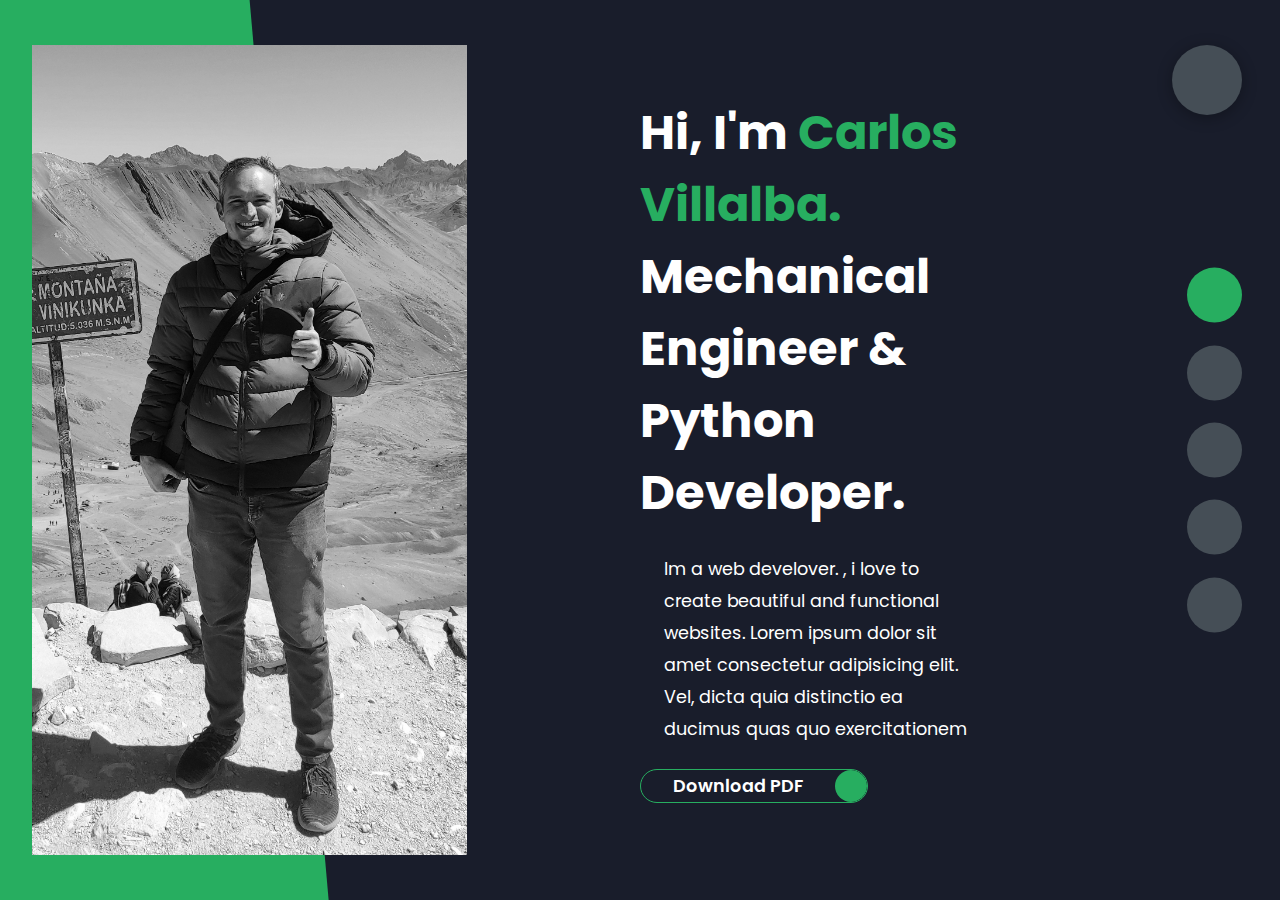
==== index.html @ 3a23aa50 "actualizar" ====
<!DOCTYPE html>
<html lang="en">
<head>
    <meta charset="UTF-8">
    <meta http-equiv="X-UA-Compatible" content="IE=edge">
    <meta name="viewport" content="width=device-width, initial-scale=1.0">
    <title> Portfolio | Carlos Villalba </title>
    <link rel="shortcut icon" href="img/favicon.png">
    <link rel="stylesheet" href="styles/styles.css">
    <link rel="preconnect" href="https://fonts.googleapis.com">
    <link rel="preconnect" href="https://fonts.gstatic.com" crossorigin>
    <link href="https://fonts.googleapis.com/css2?family=Poppins:ital@1&display=swap" rel="stylesheet">
    <link rel="stylesheet" href="https://cdnjs.cloudflare.com/ajax/libs/font-awesome/6.4.0/css/all.min.css" integrity="sha512-iecdLmaskl7CVkqkXNQ/ZH/XLlvWZOJyj7Yy7tcenmpD1ypASozpmT/E0iPtmFIB46ZmdtAc9eNBvH0H/ZpiBw==" crossorigin="anonymous" referrerpolicy="no-referrer" />
</head>
<body class="main-content">
    <header class="section sec1 header active" id="home">
        <div class="header-content">
            <div class="left-header">
                <div class="h-shape"></div>
                    <div class="image">
                        <img src="img/hero.jpg" alt="Carlos Villalba picture" >
                    </div>                
            </div>
            <div class="right-header">
                <h1 class="name">
                    Hi, I'm <span> Carlos Villalba. </span> 
                    Mechanical Engineer & Python Developer.
                </h1>
                <p>
                    Im a web develover. , i love to create beautiful and functional websites. Lorem ipsum dolor sit amet consectetur adipisicing elit. Vel, dicta quia distinctio ea ducimus quas quo exercitationem 
                   
                </p>
                <div class="btn-con">
                <a href="#" class="main-btn">
                    <span class="btn-text"> Download PDF </span>
                    <span class="btn-icon"> <i class="fa-solid fa-file-arrow-down"></i></span>
                </a>
                </div>
            </div>
        </div>
    </header>    
    
    <main>
        <section class="section sec2 about" id="about">
            <div class="main-title">
                <h2> About <span> me </span><span class="bg-text">My stats</span></h2>
            </div>
            <div class="about-container">
                <div class="left-about">
                    <h4> Information about </h4>
                    <p> Lorem ipsum dolor sit, amet consectetur adipisicing elit. Quos, amet! Sint vel vero, modi debitis, non beatae iste quae omnis optio obcaecati rem quasi eos exercitationem! Labore architecto eaque sit?
                    Neque quis totam numquam nostrum harum itaque distinctio molestias corporis, pariatur, iusto soluta. Dolores nesciunt quam, fugiat debitis atque, neque, temporibus ipsam ex iure explicabo similique corporis alias perspiciatis quaerat.

                    </p>
                    <div class="btn-con">
                        <a href="#" class="main-btn">
                            <span class="btn-text"> Download PDF</span>
                            <span class="btn-icon"> <i class="fa-solid fa-file-arrow-down"></i></span>
                        </a>
                    </div>


                </div>
                <div class="right-about">

                    <div class="about-item">
                        <div class="abt-text">
                            <p class="large-text"> +15 </p>
                            <p class="small-text">Projects <br> Completed </p>
                        </div>
                    </div>

                    <div class="about-item">
                        <div class="abt-text">
                            <p class="large-text"> +10 </p>
                            <p class="small-text"> Year of <br> Experience </p>
                        </div>
                    </div>

                    <div class="about-item">
                        <div class="abt-text">
                            <p class="large-text"> +4 </p>
                            <p class="small-text"> Happy <br> Clients </p>
                        </div>
                    </div>

                    <div class="about-item">
                        <div class="abt-text">
                            <p class="large-text"> +560 </p>
                            <p class="small-text">Customer <br> Reviews </p>
                        </div>
                    </div>

                    




                </div>
            </div>

            <div class="about-stats">
                <h4 class="stat-title"> My Skills </h4>
                <div class="progress-bars"> 
                    <div class="progress-bar"> <!--Se puede duplicar las veces que se requiera--> 
                        <p class="prog-title">HTML5</p>
                        <div class="progress-con">
                            <p class="prog text">100% </p>
                            <div class="progress">
                                <span class="html"></span> <!--#Se cambia para cada skills el nombre y se agrega una clase para generar el avance -->
                            </div>
                        </div>
                    </div>

                    <div class="progress-bar"> <!--Se puede duplicar las veces que se requiera--> 
                        <p class="prog-title">Css3</p>
                        <div class="progress-con">
                            <p class="prog text">100% </p>
                            <div class="progress">
                                <span class="css"></span>
                            </div>
                        </div>
                    </div>

                    <div class="progress-bar"> <!--Se puede duplicar las veces que se requiera--> 
                        <p class="prog-title">Javascript</p>
                        <div class="progress-con">
                            <p class="prog text">100% </p>
                            <div class="progress">
                                <span class="js"></span>
                            </div>
                        </div>
                    </div>

                    <div class="progress-bar"> <!--Se puede duplicar las veces que se requiera--> 
                        <p class="prog-title">React JS</p>
                        <div class="progress-con">
                            <p class="prog text">100% </p>
                            <div class="progress">
                                <span class="react"></span>
                            </div>
                        </div>
                    </div>

                    <div class="progress-bar"> <!--Se puede duplicar las veces que se requiera--> 
                        <p class="prog-title">Node JS</p>
                        <div class="progress-con">
                            <p class="prog text">100% </p>
                            <div class="progress">
                                <span class="node"></span>
                            </div>
                        </div>
                    </div>

                    <div class="progress-bar"> <!--Se puede duplicar las veces que se requiera--> 
                        <p class="prog-title">Python</p>
                        <div class="progress-con">
                            <p class="prog text">100% </p>
                            <div class="progress">
                                <span class="python"></span>
                            </div>
                        </div>
                    </div>

                </div>           
                          
            </div>

            <h4 class="stat-title"> My timeline </h4>

            <div class="timeline">
                <div class="timeline-item">
                    <div class="tl-icon">
                        <i class="fa-solid fa-briefcase"></i>
                    </div>
                    <p class="tl-duration">2022-2023</p>
                    <h5> Project Engineer <span> - CMMS S.A. </span></h5>
                    <p> Lorem ipsum dolor sit amet consectetur, adipisicing elit. Quia excepturi vitae officia odio? Rem quod voluptas cum quidem magni ipsam accusamus non, at temporibus iure necessitatibus saepe similique, blanditiis veritatis?</p>
                </div>

                <div class="timeline-item">
                    <div class="tl-icon">
                        <i class="fa-solid fa-briefcase"></i>
                    </div>
                    <p class="tl-duration">2021-2022</p>
                    <h5> Operations Coordinator  <span> - Maqpower S.A.C. </span></h5>
                    <p>Lorem ipsum dolor sit amet consectetur, adipisicing elit. Quia excepturi vitae officia odio? Rem quod voluptas cum quidem magni ipsam accusamus non, at temporibus iure necessitatibus saepe similique, blanditiis veritatis?</p>
                </div>

                <div class="timeline-item">
                    <div class="tl-icon">
                        <i class="fa-solid fa-briefcase"></i>
                    </div>
                    <p class="tl-duration">2017-2021</p>
                    <h5> Maintenance Engineer - Projects <span> - CMMS S.A. </span></h5>
                    <p>Lorem ipsum dolor sit amet consectetur, adipisicing elit. Quia excepturi vitae officia odio? Rem quod voluptas cum quidem magni ipsam accusamus non, at temporibus iure necessitatibus saepe similique, blanditiis veritatis?</p>
                </div>

                <div class="timeline-item">
                    <div class="tl-icon">
                        <i class="fa-solid fa-briefcase"></i>
                    </div>
                    <p class="tl-duration"> 2017-2017 </p>
                    <h5> Functional Consultant <span> - Insolca </span></h5>
                    <p>Lorem ipsum dolor sit amet consectetur, adipisicing elit. Quia excepturi vitae officia odio? Rem quod voluptas cum quidem magni ipsam accusamus non, at temporibus iure necessitatibus saepe similique, blanditiis veritatis?</p>
                </div>

                <div class="timeline-item">
                    <div class="tl-icon">
                        <i class="fa-solid fa-briefcase"></i>
                    </div>
                    <p class="tl-duration">2015-2016</p>
                    <h5> Maintenance Planner - CSA <span> - Venequip S.A. </span></h5>
                    <p>Lorem ipsum dolor sit amet consectetur, adipisicing elit. Quia excepturi vitae officia odio? Rem quod voluptas cum quidem magni ipsam accusamus non, at temporibus iure necessitatibus saepe similique, blanditiis veritatis?</p>
                </div>

                <div class="timeline-item">
                    <div class="tl-icon">
                        <i class="fa-solid fa-briefcase"></i>
                    </div>
                    <p class="tl-duration">2012-2015.</p>
                    <h5> Maintenance Planner  <span> - Venequip S.A. </span></h5>
                    <p>Lorem ipsum dolor sit amet consectetur, adipisicing elit. Quia excepturi vitae officia odio? Rem quod voluptas cum quidem magni ipsam accusamus non, at temporibus iure necessitatibus saepe similique, blanditiis veritatis?</p>
                </div>

              
            </div>

        </section>
        <section class="section sec3 portfolio" id="portfolio">
            <div class="main-title">
                <h2>My <span> Portfolio </span> <span class="bg-text"> My Work </span></h2>
            </div>
            <p class="portfolio-text">Lorem ipsum dolor sit amet consectetur adipisicing elit. Architecto, assumenda! Cum necessitatibus accusantium vel minus aliquid quibusdam consectetur in animi harum earum nesciunt fugit, suscipit hic praesentium labore dignissimos magnam!</p>
            
            <div class="portfolios">
                <div class="portfolio-item">

                    <div class="image">
                        <img src="img/port1.jpg" alt="img portfolio" width="300">                        
                    </div>

                    <div class="hover-items">
                        <h3>Project Source</h3>
                        
                        <div class="icons">

                            <a href="#" target="_blank" class="icon">
                                <i class="fa-brands fa-github"></i>
                            </a>

                            <a href="#" target="_blank" class="icon">
                                <i class="fa-brands fa-behance"></i>
                            </a>

                            <a href="#" target="_blank" class="icon">
                                <i class="fa-brands fa-youtube"></i>
                            </a>



                        </div>
                    </div>
                </div>

                <div class="portfolio-item">

                    <div class="image">
                        <img src="img/port1.jpg" alt="img portfolio" width="300">                        
                    </div>

                    <div class="hover-items">
                        <h3>Project Source</h3>
                        
                        <div class="icons">

                            <a href="#" target="_blank" class="icon">
                                <i class="fa-brands fa-github"></i>
                            </a>

                            <a href="#" target="_blank" class="icon">
                                <i class="fa-brands fa-behance"></i>
                            </a>

                            <a href="#" target="_blank" class="icon">
                                <i class="fa-brands fa-youtube"></i>
                            </a>



                        </div>
                    </div>
                </div>

                <div class="portfolio-item">

                    <div class="image">
                        <img src="img/port1.jpg" alt="img portfolio" width="300">                        
                    </div>

                    <div class="hover-items">
                        <h3>Project Source</h3>
                        
                        <div class="icons">

                            <a href="#" target="_blank" class="icon">
                                <i class="fa-brands fa-github"></i>
                            </a>

                            <a href="#" target="_blank" class="icon">
                                <i class="fa-brands fa-behance"></i>
                            </a>

                            <a href="#" target="_blank" class="icon">
                                <i class="fa-brands fa-youtube"></i>
                            </a>



                        </div>
                    </div>
                </div>




            </div>
            
        </section>
        <section class="section sec4 " id="blogs">
            <div class="blogs-content">
                <div class="main-title">
                    <h2> My <span> Blogs </span> <span class="bg-text"> My Blogs</span></h2>
                </div>
                <div class="blogs">
                    <div class="blog">
                        <img src="img/blog1.jpg" alt="imagen de blog" width="300">
                        <div class="blog-text">
                            <h4>How to create your own site</h4>
                            <p>Lorem ipsum dolor sit amet, consectetur adipisicing elit. Suscipit, in magnam. Soluta laudantium, pariatur ad veritatis ex, doloremque inventore atque sapiente dolorum debitis facilis ut odio eum unde laboriosam neque!</p>
                        </div>
                    </div>

                    <div class="blog">
                        <img src="img/blog1.jpg" alt="imagen de blog" width="300">
                        <div class="blog-text">
                            <h4>How to create your own site</h4>
                            <p>Lorem ipsum dolor sit amet, consectetur adipisicing elit. Suscipit, in magnam. Soluta laudantium, pariatur ad veritatis ex, doloremque inventore atque sapiente dolorum debitis facilis ut odio eum unde laboriosam neque!</p>
                        </div>
                    </div>

                    <div class="blog">
                        <img src="img/blog1.jpg" alt="imagen de blog" width="300">
                        <div class="blog-text">
                            <h4>How to create your own site</h4>
                            <p>Lorem ipsum dolor sit amet, consectetur adipisicing elit. Suscipit, in magnam. Soluta laudantium, pariatur ad veritatis ex, doloremque inventore atque sapiente dolorum debitis facilis ut odio eum unde laboriosam neque!</p>
                        </div>
                    </div>
                </div>
            </div>

        </section>
        <section class="section sec5 contact" id="contact">
            <div class="contact-container">
                <div class="main-title">
                    <h2> Contact <span> Me </span> <span class="bg-text"> My Info</span></h2>
                </div>
                <div class="contact-content-con">
                    <div class="left-contact">
                        <h4> Contact me here</h4>
                        <p> Lorem ipsum dolor sit amet consectetur adipisicing elit. Facilis incidunt dignissimos reprehenderit iste dicta, illum quaerat soluta commodi obcaecati, vitae eum non maxime ipsa distinctio provident quibusdam molestiae nobis aliquid?

                        </p>
                        <div class="contact-info">
                            <div class="contact-item">
                                <div class="icon">
                                    <i class="fa-solid fa-location-dot"></i>
                                    Location
                                </div>
                                <p>
                                    Lima , Perú
                                </p>
                            </div>

                            <div class="contact-item">
                                <div class="icon">
                                    <i class="fa-solid fa-envelope"></i>
                                    <span> Email </span> 
                                </div>
                                <p>
                                    <span> ced.villalbaag@gmail.com </span> 
                                </p>
                            </div>

                            <div class="contact-item">
                                <div class="icon">
                                    <i class="fa-solid fa-user-graduate"></i>
                                    <span> Education</span> 
                                </div>
                                <p>
                                    <span> Universidad de Oriente </span> 
                                </p>
                            </div>

                            <div class="contact-item">
                                <div class="icon">
                                    <i class="fa-solid fa-phone-volume"></i>
                                    <span> Mobile Number </span> 
                                </div>
                                <p>
                                    <span> +51 (964) 207.455 </span> 
                                </p>
                            </div>

                            <div class="contact-item">
                                <div class="icon">
                                    <i class="fa-solid fa-language"></i>
                                    <span> Languages </span> 
                                </div>
                                <p>
                                    <span> Spanish, English </span> 
                                </p>
                            </div>

                        </div>
                        <div class="contact-icons">
                            <div class="contact-icon">
                                <a href="#" target="_blank">
                                    <i class="fa-brands fa-linkedin"></i>
                                </a>
                                <a href="#" target="_blank">
                                    <i class="fa-brands fa-twitter"></i>
                                </a>
                                <a href="#" target="_blank">
                                    <i class="fa-brands fa-instagram"></i>
                                </a>
                                <a href="#" target="_blank">
                                    <i class="fa-brands fa-github"></i>
                                </a>
                            </div>
                        </div>
                    </div>
                    <div class="right-contact">
                        <form action="" class="contact-form">
                            <div class="input-control i-c-2">
                                <input type="text" required placeholder="Your Name">
                                <input type="text" required placeholder="Your Email">                                
                            </div>

                            <div class="input-control">
                                <input type="text" required placeholder="Enter Subject">                                                              
                            </div>

                            <div class="input-control">
                                <textarea name="" id="" cols="15" rows="8" placeholder="Message Here..."></textarea>                                                         
                            </div>
                            <div class="submit-btn">
                                <a href="#" class="main-btn">
                                    <span class="btn-text"> Download CV </span>
                                    <span class="btn-icon"><i class="fa-solid fa-download"></i></span>
                                </a>
                            </div>

                        </form>
                        
                    </div>
                </div>
            </div>

        </section>
    </main>

    <div class="controlls">
        <div class="control control-1 active-btn" data-id="home" >
            <i class="fa-solid fa-house"></i>
        </div>
        <div class="control control-2" data-id="about">
            <i class="fa-solid fa-user"></i>
        </div>
        <div class="control control-3" data-id="portfolio">
            <i class="fa-solid fa-briefcase"></i>
        </div>
        <div class="control control-4" data-id="blogs">
            <i class="fa-solid fa-newspaper"></i>
        </div>
        <div class="control control-5" data-id="contact">
            <i class="fa-solid fa-envelope-open-text"></i>

        </div>
    </div>

    <div class="theme-btn">
        <i class="fa-solid fa-circle-half-stroke"></i>
    </div>

    <script src="app.js"></script>

</body>


</html>
---- styles/styles.css ----
* {
  margin: 0;
  padding: 0;
  box-sizing: border-box;
  list-style: none;
}

:root {
  --color-primary: #191d2b;
  --color-secondary: #27AE60;
  --color-white: #FFFFFF;
  --color-black: #000;
  --color-grey0: #f8f8f8;
  --color-grey-1: #dbe1e8;
  --color-grey-2: #b2becd;
  --color-grey-3: #6c7893;
  --color-grey-4: #454e56;
  --color-grey-5: #2a2e35;
  --color-grey-6: #12181b;
  --br-sm-2: 14px;
  --box-shadow-1: 0 3px 15 px rgba(0,0,0,.3);
}

.light-mode {
  --color-primary: #FFFFFF;
  --color-secondary: #27AE60;
  --color-white: #454e56;
  --color-black: #000;
  --color-grey0: #f8f8f8;
  --color-grey-1: #6c7983;
  --color-grey-2: #6c7983;
  --color-grey-3: #6c7983;
  --color-grey-4: #454e56;
  --color-grey-5: #f8f8f8;
  --color-grey-6: #12181b;
}

body {
  font-family: "Poppins", sans-serif;
  background-color: var(--color-primary);
  font-size: 1.1rem;
  color: var(--color-white);
  transition: all 0.4s ease-in-out;
}

a {
  display: inline-block;
  text-decoration: none;
  color: inherit;
  font-family: inherit;
}

header {
  min-height: 100vh;
  font-family: "Poppins", sans-serif;
  color: var(--color-white);
  overflow: hidden;
}

section {
  min-height: 100vh;
  width: 100%;
  position: absolute;
  left: 0;
  top: 0;
  padding: 3rem 18rem;
}

.section {
  transform: translateY(-100%) scale(0);
  transition: all 0.4s ease-in-out;
  background-color: var(--color-primary);
}

.sec1 {
  display: none;
  transform: translateY(0) scale(1);
  /* background-color: gray; */
}

.sec2 {
  display: none;
  transform: translateY(0) scale(1);
  /* background-color: slateblue; */
}

.sec3 {
  display: none;
  transform: translateY(0) scale(1);
  /* background-color: rgb(146, 205,90); */
}

.sec4 {
  display: none;
  transform: translateY(0) scale(1);
  /* background-color: yellow; */
}

.sec5 {
  display: none;
  transform: translateY(0) scale(1);
  /* transform: translateY(0) scale(1);*/
}

.active {
  display: block;
  animation: scaleAnim 1s ease-in-out;
}
@keyframes scaleAnim {
  0% {
    transform: translateY(-100%) scaleY(0);
  }
  100% {
    transform: translateY(0) scaleY(1);
  }
}

.controlls {
  position: fixed;
  z-index: 10;
  top: 50%;
  right: 3%;
  display: flex;
  flex-direction: column;
  align-items: center;
  justify-content: center;
  transform: translateY(-50%);
}
.controlls .active-btn {
  background-color: var(--color-secondary) !important;
  transition: all 0.4s ease-in-out;
}
.controlls .active-btn i {
  color: var(--color-white) !important;
}
.controlls .control {
  padding: 1rem;
  cursor: pointer;
  background-color: var(--color-grey-4);
  width: 55px;
  height: 55px;
  border-radius: 50%;
  display: flex;
  justify-content: center;
  align-items: center;
  margin: 0.7rem 0;
  box-shadow: var(--box-shadow-1);
}
.controlls .control i {
  font-size: 1.2rem;
  color: var(--color-grey-2);
  pointer-events: none;
}

.theme-btn {
  top: 5%;
  right: 3%;
  width: 70px;
  height: 70px;
  border-radius: 50%;
  background-color: var(--color-grey-4);
  cursor: pointer;
  position: fixed;
  display: flex;
  justify-content: center;
  align-items: center;
  box-shadow: 0 3px 15px rgba(0, 0, 0, 0.3);
  transition: all 0.1s ease-in-out;
}
.theme-btn:active {
  transform: translateY(-5px);
}
.theme-btn i {
  font-size: 1.4rem;
  color: var(--color-grey-2);
  pointer-events: none;
}

/* Header - Content */
.header-content {
  display: grid;
  grid-template-columns: repeat(2, 1fr);
  min-height: 100vh;
}
.header-content .left-header {
  display: flex;
  align-items: center;
  position: relative;
}
.header-content .left-header .h-shape {
  transition: all 0.4s ease-in-out;
  width: 65%;
  height: 100%;
  background-color: var(--color-secondary);
  position: absolute;
  left: 0;
  top: 0;
  z-index: -1;
  -webkit-clip-path: polygon(0 0, 60% 0, 79% 100%, 0% 100%);
          clip-path: polygon(0 0, 60% 0, 79% 100%, 0% 100%);
}
.header-content .left-header .image {
  border-radius: var(--br-sm-2);
  height: 90%;
  width: 68%;
  margin-left: 2rem;
  background-color: var(--color-black);
  transition: all 0.4s ease-in-out;
}
.header-content .left-header .image img {
  width: 100%;
  height: 100%;
  -o-object-fit: cover;
     object-fit: cover;
  transition: all 0.4s ease-in-out;
  filter: grayscale(100%);
}
.header-content .left-header .image img:hover {
  filter: grayscale(0%);
}
.header-content .right-header {
  display: flex;
  flex-direction: column;
  justify-content: center;
  padding-right: 18rem;
}
.header-content .right-header .name {
  font-size: 3rem;
}
.header-content .right-header .name span {
  color: var(--color-secondary);
}
.header-content .right-header p {
  margin: 1.5rem;
  line-height: 2rem;
}

/*About */
.about-container {
  display: grid;
  grid-template-columns: repeat(2, 1fr);
  padding-top: 3.5rem;
  padding-bottom: 5rem;
}
.about-container .right-about {
  display: grid;
  grid-template-columns: repeat(2, 1fr);
  grid-gap: 2rem;
}
.about-container .right-about .about-item {
  border: 1px solid var(--color-grey5);
  border-radius: 5px;
  transition: all 0.4s ease-in-out;
  box-shadow: 1px 2px 15px rgba(0, 0, 0, 0.1);
}
.about-container .right-about .about-item:hover {
  cursor: default;
  transform: translateY(-5px);
  border: 1px solid var(--color-secondary);
  box-shadow: 1px 4px 15px rgba(0, 0, 0, 0.32);
}
.about-container .right-about .about-item .abt-text {
  padding: 1.5rem;
  display: flex;
  flex-direction: column;
}
.about-container .right-about .about-item .abt-text .large-text {
  font-size: 3rem;
  font-weight: 700;
  color: var(--color-secondary);
}
.about-container .right-about .about-item .abt-text .small-text {
  padding-left: 3rem;
  position: relative;
  text-transform: uppercase;
  font-size: 1.2rem;
  color: var(--color-grey-1);
  letter-spacing: 2px;
}
.about-container .right-about .about-item .abt-text .small-text::before {
  content: "";
  position: absolute;
  left: 0;
  top: 15px;
  width: 2rem;
  height: 2px;
  background-color: var(--color-grey-5);
}
.about-container .left-about {
  padding-right: 5rem;
}
.about-container .left-about p {
  line-height: 2rem;
  padding: 1rem;
  color: var(--color-grey-1);
}
.about-container .left-about h4 {
  font-size: 2rem;
  text-transform: uppercase;
}

.about-stats {
  padding-bottom: 4rem;
}
.about-stats .progress-bars {
  display: grid;
  grid-template-columns: repeat(2, 1fr);
  grid-gap: 2rem;
}
.about-stats .progress-bars .progress-bar {
  display: flex;
  flex-direction: column;
}
.about-stats .progress-bars .progress-bar .prog-title {
  text-transform: uppercase;
  font-weight: 500;
}
.about-stats .progress-bars .progress-bar .progress-con {
  display: flex;
  align-items: center;
}
.about-stats .progress-bars .progress-bar .progress-con .prog-text {
  color: var(--color-grey-2);
}
.about-stats .progress-bars .progress-bar .progress-con .progress {
  width: 100%;
  height: 0.45rem;
  background-color: var(--color-grey-4);
  margin-left: 1rem;
  position: relative;
}
.about-stats .progress-bars .progress-bar .progress-con .progress span {
  position: absolute;
  top: 0;
  left: 0;
  height: 100%;
  background-color: var(--color-secondary);
  transition: all 0.4s ease-in-out;
  width: 60%;
}
.about-stats .progress-bars .progress-bar .progress-con .progress .html {
  width: 90%;
}
.about-stats .progress-bars .progress-bar .progress-con .progress .css {
  width: 80%;
}
.about-stats .progress-bars .progress-bar .progress-con .progress .js {
  width: 75%;
}
.about-stats .progress-bars .progress-bar .progress-con .progress .react {
  width: 60%;
}
.about-stats .progress-bars .progress-bar .progress-con .progress .node {
  width: 95%;
}
.about-stats .progress-bars .progress-bar .progress-con .progress .python {
  width: 55%;
}

.stat-title {
  text-transform: uppercase;
  font-size: 1.4rem;
  text-align: center;
  padding: 3.5rem 0;
  position: relative;
}
.stat-title::before {
  content: "";
  position: absolute;
  left: 50%;
  top: 0;
  width: 40%;
  height: 1px;
  background-color: var(--color-grey-5);
  transform: translateX(-50%);
}

/* About - Timeline section*/
.timeline {
  display: grid;
  grid-template-columns: repeat(2, 1fr);
  grid-gap: 2rem;
  padding-bottom: 3rem;
}
.timeline .timeline-item {
  position: relative;
  padding-left: 3rem;
  border-left: 1px solid var(--color-grey-5);
}
.timeline .timeline-item .tl-icon {
  position: absolute;
  left: -27px;
  top: 0;
  background-color: var(--color-secondary);
  width: 50px;
  height: 50px;
  border-radius: 50%;
  display: flex;
  align-items: center;
  justify-content: center;
}
.timeline .timeline-item .tl-icon i {
  font-size: 1.3rem;
}
.timeline .timeline-item .tl-duration {
  padding: 0.2rem 0.6rem;
  background-color: var(--color-grey-5);
  border-radius: 15px;
  display: inline-block;
  font-size: 0.8rem;
  text-transform: uppercase;
  font-weight: 500;
}
.timeline .timeline-item h5 {
  padding: 1rem 0;
  text-transform: uppercase;
  font-size: 1.3rem;
  font-weight: 600;
}
.timeline .timeline-item h5 span {
  color: var(--color-grey-2);
  font-weight: 500;
  font-size: 1.2rem;
}
.timeline .timeline-item p {
  color: var(--color-grey-2);
}

/*Section Portfolio*/
.port-text {
  padding: 2rem 0;
  text-align: center;
}

.portfolios {
  display: grid;
  grid-template-columns: repeat(3, 1fr);
  grid-gap: 2rem;
  margin-top: 3rem;
}
.portfolios .portfolio-item {
  position: relative;
  border-radius: 15px;
}
.portfolios .portfolio-item img {
  width: 100%;
  height: 300px;
  -o-object-fit: cover;
     object-fit: cover;
  border-radius: 15px;
}
.portfolios .portfolio-item .hover-items {
  width: 100%;
  height: 100%;
  background-color: var(--color-secondary);
  position: absolute;
  left: 0;
  top: 0;
  border-radius: 15px;
  display: flex;
  justify-content: center;
  align-items: center;
  flex-direction: column;
  opacity: 0;
  transform: scale(0);
  transition: all 0.4s ease-in-out;
}
.portfolios .portfolio-item .hover-items h3 {
  font-size: 1.5rem;
  color: var(--color-white);
  margin-bottom: 1.5rem;
}
.portfolios .portfolio-item .hover-items .icons {
  display: flex;
  justify-content: center;
  align-items: center;
}
.portfolios .portfolio-item .hover-items .icons .icon {
  background-color: var(--color-primary);
  border-radius: 50%;
  width: 50px;
  height: 50px;
  display: flex;
  align-items: center;
  justify-content: center;
  margin: 0 1rem;
  cursor: pointer;
  transition: all 0.4s ease-in-out;
}
.portfolios .portfolio-item .hover-items .icons .icon i {
  font-size: 1.5rem;
  color: var(--color-white);
  margin: 0 1rem;
}
.portfolios .portfolio-item .hover-items .icons .icon:hover {
  background-color: var(--color-white);
}
.portfolios .portfolio-item .hover-items .icons .icon:hover i {
  color: var(--color-primary);
}

.portfolio-item:hover .hover-items {
  opacity: 1;
  transform: scale(1);
}

/* Blog section*/
.blogs {
  display: grid;
  grid-template-columns: repeat(3, 1fr);
  grid-gap: 2rem;
  margin-top: 3rem;
}
.blogs .blog {
  position: relative;
  background-color: var(--color-grey-5);
  border-radius: 5px;
  box-shadow: 1px 1px 20px rgb(0, 0, 0);
  transition: all 0.4s ease-in-out;
}
.blogs .blog:hover {
  box-shadow: 1px 4px 20px rgba(0, 0, 0, 0.3);
  transform: translateY(-5px);
  transition: all 0.4s ease-in-out;
}
.blogs .blog:hover img {
  filter: grayscale(0);
  transform: scale(1.1);
  box-shadow: 0px 4px 15px rgba(0, 0, 0, 0.8);
}
.blogs .blog img {
  width: 100%;
  height: 300px;
  -o-object-fit: cover;
     object-fit: cover;
  border-top-left-radius: 5px;
  border-top-right-radius: 5px;
  filter: grayscale(100);
  transition: all 0.4s ease-in-out;
}
.blogs .blog .blog-text {
  margin-top: -7px;
  padding: 1.1rem;
  border-top: 8px solid var(--color-secondary);
}
.blogs .blog .blog-text h4 {
  font-size: 1.5rem;
  margin-bottom: 0.7rem;
  transition: all 0.4s ease-in-out;
  cursor: pointer;
}
.blogs .blog .blog-text h4:hover {
  color: var(--color-secondary);
}
.blogs .blog .blog-text p {
  color: var(--color-grey-2);
  line-height: 2rem;
  padding-bottom: 1rem;
}

/* Contact Section*/
.contact-content-con {
  display: flex;
  padding-top: 3.5rem;
}
.contact-content-con .left-contact {
  flex: 2;
}
.contact-content-con .left-contact h4 {
  margin-top: 1rem;
  font-size: 2rem;
  text-transform: uppercase;
}
.contact-content-con .left-contact p {
  margin: 1rem 0;
  line-height: 2rem;
}
.contact-content-con .left-contact .contact-info .contact-item {
  display: flex;
  align-items: center;
  justify-content: space-between;
}
.contact-content-con .left-contact .contact-info .contact-item p {
  margin: 0.3rem 0 !important;
  padding: 0 !important;
}
.contact-content-con .left-contact .contact-info .contact-item .icon {
  display: grid;
  grid-template-columns: 40px 1fr;
}
.contact-content-con .left-contact .contact-info .contact-item .icon i {
  display: flex;
  align-items: center;
  font-size: 1.3rem;
}
.contact-content-con .left-contact .contact-icon {
  display: flex;
  margin-top: 2rem;
}
.contact-content-con .left-contact .contact-icon a {
  display: flex;
  align-items: center;
  color: var(--color-white);
  background-color: var(--color-grey-5);
  cursor: pointer;
  justify-content: center;
  width: 50px;
  height: 50px;
  border-radius: 50%;
  margin: 0 0.4rem;
  transition: all 0.4s ease-in-out;
}
.contact-content-con .left-contact .contact-icon a:hover {
  background-color: var(--color-secondary);
}
.contact-content-con .left-contact .contact-icon a:hover i {
  color: var(--color-primary);
}
.contact-content-con .left-contact .contact-icon a i {
  display: flex;
  align-items: center;
  justify-content: center;
  font-size: 1.3rem;
}

.right-contact {
  flex: 3;
  margin-left: 3rem;
}
.right-contact .input-control {
  margin: 1.5rem 0;
}
.right-contact .input-control input, .right-contact .input-control textarea {
  border-radius: 30px;
  font-weight: inherit;
  font-size: inherit;
  font-family: inherit;
  padding: 0.8rem 1.1rem;
  outline: none;
  border: none;
  background-color: var(--color-grey-5);
  width: 100%;
  color: var(--color-white);
  resize: none;
}
.right-contact .i-c-2 {
  display: flex;
}
.right-contact .i-c-2 :last-child {
  margin-left: 1.5rem;
}
.right-contact .submit-btn {
  display: flex;
  justify-content: flex-start;
}

/* Independed Components */
/*img {
    border-radius: var(--br-sm-2);
} */
.btn-con {
  display: flex;
  align-self: flex-start;
}

.main-btn {
  border-radius: 30px;
  color: inherit;
  font-weight: 600;
  position: relative;
  border: 1px solid var(--color-secondary);
  display: flex;
  align-self: flex-start;
  display: flex;
  align-items: center;
  overflow: hidden;
}
.main-btn .btn-text {
  padding: 0 2rem;
}
.main-btn .btn-icon {
  background-color: var(--color-secondary);
  display: flex;
  align-items: center;
  justify-content: center;
  border-radius: 50%;
  padding: 1rem;
}
.main-btn::before {
  content: "";
  position: absolute;
  top: 0;
  right: 0;
  transform: translateX(100%);
  transition: all 0.4s ease-out;
  z-index: -1;
}
.main-btn:hover {
  transition: all 0.4s ease-out;
}
.main-btn:hover::before {
  width: 100%;
  height: 100%;
  background-color: var(--color-secondary);
  transform: translateX(0%);
  transition: all 0.4s ease-out;
}

.main-title {
  text-align: center;
}
.main-title h2 {
  position: relative;
  text-transform: uppercase;
  font-size: 4rem;
  font-weight: 700;
}
.main-title h2 span {
  color: var(--color-secondary);
}
.main-title h2 .bg-text {
  position: absolute;
  top: 50%;
  left: 50%;
  color: var(--color-grey-5);
  transition: all 0.4s ease-in-out;
  z-index: -1;
  transform: translate(-50%, -50%);
  font-weight: 800;
  font-size: 6.3rem;
}

@media screen and (max-width: 600px) {
  .about-container {
    grid-template-columns: 1fr;
  }
  .about-container .right-about {
    grid-template-columns: 1fr;
    padding-top: 2.5rem;
  }
  .about-container .left-about {
    padding-right: 0;
  }
  .about-container .left-about p {
    padding-left: 0;
  }
  .timeline {
    grid-template-columns: 1fr;
    padding-bottom: 6rem;
  }
  .about-stats .progress-bars {
    grid-template-columns: 1fr;
  }
  .portfolios {
    grid-template-columns: 1fr;
    padding-bottom: 6rem;
  }
  .blogs {
    grid-template-columns: 1fr;
    padding-bottom: 6rem;
  }
  .contact-content-con {
    flex-direction: column;
  }
  .contact-content-con .right-contact {
    margin-left: 0;
    margin-top: 2.5rem;
  }
  .contact-content-con .right-contact .i-ctrl-2 {
    flex-direction: column;
  }
  .contact-content-con .right-contact .i-ctrl-2 :last_child {
    margin-left: 0;
    margin-top: 1.5rem;
  }
  .section {
    padding: 2rem 2.5rem !important;
  }
  .main-title h2 {
    font-size: 2rem;
  }
  .main-title h2 span {
    font-size: 2.5rem;
  }
  .main-title h2 .bg-text {
    font-size: 3rem;
  }
}
@media screen and (max-width: 1432px) {
  header {
    padding: 0 !important;
  }
  .section {
    padding: 7rem 11rem;
  }
  .contact-content-con {
    flex-direction: column;
  }
  .contact-content-con .right-contact {
    margin-left: 0;
    margin-top: 2.5rem;
  }
  .contact-content-con .right-contact .i-ctrl-2 {
    flex-direction: column;
  }
  .contact-content-con .right-contact .i-ctrl-2 :last_child {
    margin-left: 0;
    margin-top: 1.5rem;
  }
}
@media screen and (max-width: 1070px) {
  .about-container {
    grid-template-columns: 1fr;
  }
  .about-container .right-about {
    padding-top: 2.5rem;
  }
  .portfolios {
    grid-template-columns: 1fr 1fr;
  }
  .blogs {
    grid-template-columns: 1fr 1fr;
  }
  .main-title h2 {
    font-size: 4rem;
  }
  .main-title h2 span {
    font-size: 4rem;
  }
  .main-title h2 .bg-text {
    font-size: 4.5rem;
  }
}
@media screen and (max-width: 970px) {
  .section {
    padding: 7rem 6rem;
  }
  header {
    padding: 0;
  }
  header .right-header {
    padding: 0 !important;
  }
  .theme-btn {
    width: 50px;
    height: 50px;
  }
  .header-content {
    grid-template-columns: 1fr;
    padding-bottom: 6rem;
  }
  .left-header .h-shape {
    display: none;
  }
  .right-header {
    grid-row: 1;
    width: 90%;
    margin: 0 auto;
  }
  .right-header .name {
    font-size: 2.5rem !important;
  }
  .header-content .left-header .image {
    margin: 0 auto;
    width: 90%;
  }
  .controlls {
    top: auto;
    bottom: 0;
    flex-direction: row;
    justify-content: center;
    left: 50%;
    transform: translateX(-50%);
    width: 100%;
    background-color: var(--color-grey-5);
  }
  .controlls .control {
    margin: 0.8rem 1rem !important;
  }
}
@media screen and (max-width: 700px) {
  .section {
    padding: 7rem 3rem;
  }
  .about-stats .progress-bars {
    grid-template-columns: 1fr;
  }
  .main-title h2 {
    font-size: 3rem;
  }
  .main-title h2 span {
    font-size: 3rem;
  }
  .main-title h2 .bg-text {
    font-size: 4rem;
  }
}/*# sourceMappingURL=styles.css.map */
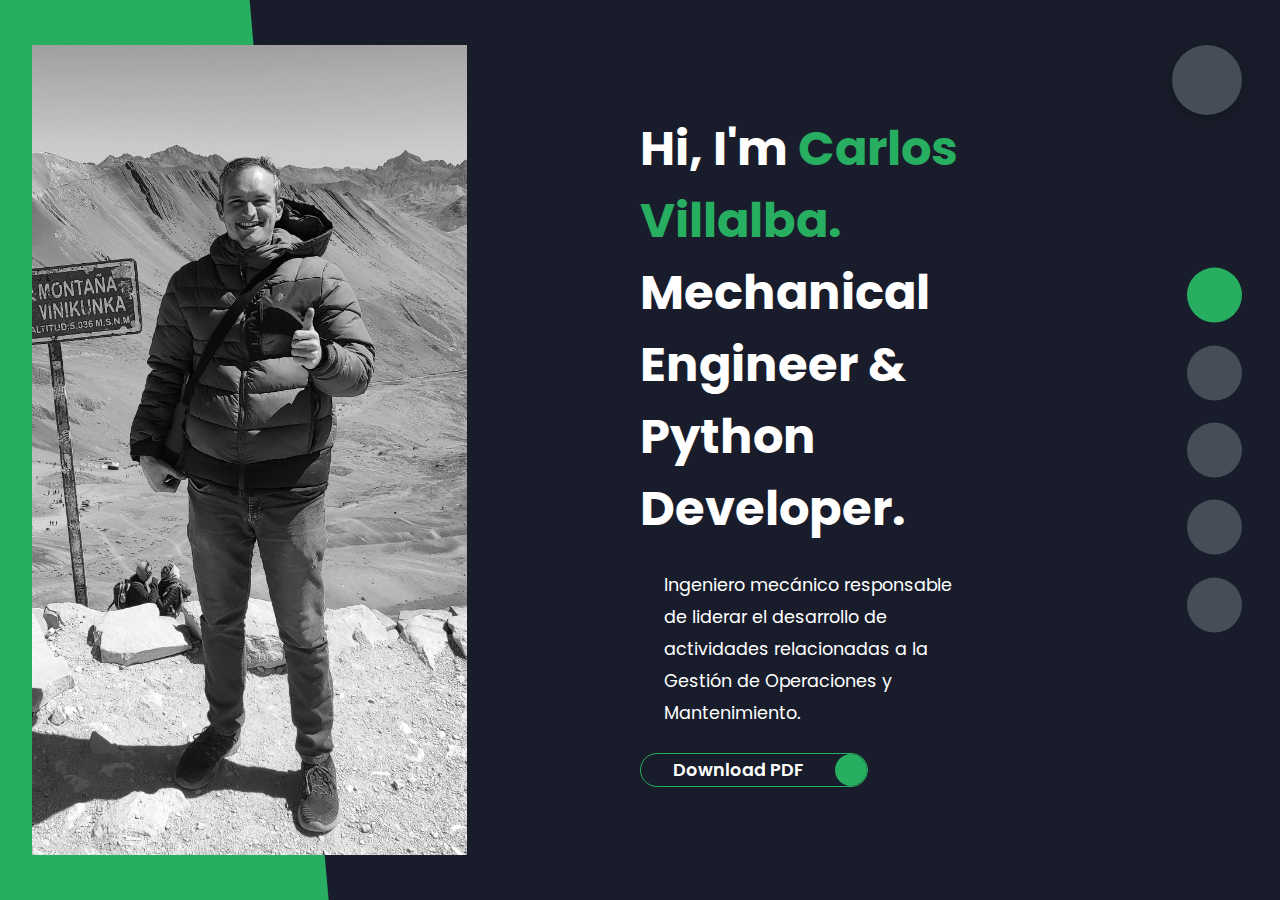
==== commit 23e83d9c: "actualizar" ====
--- a/index.html
+++ b/index.html
@@ -27,7 +27,7 @@
                     Mechanical Engineer & Python Developer.
                 </h1>
                 <p>
-                    Im a web develover. , i love to create beautiful and functional websites. Lorem ipsum dolor sit amet consectetur adipisicing elit. Vel, dicta quia distinctio ea ducimus quas quo exercitationem 
+                    Ingeniero mecánico responsable de liderar el desarrollo de actividades relacionadas a la Gestión de Operaciones y Mantenimiento. 
                    
                 </p>
                 <div class="btn-con">
@@ -200,6 +200,15 @@
                     <div class="tl-icon">
                         <i class="fa-solid fa-briefcase"></i>
                     </div>
+                    <p class="tl-duration">2017-2019 </p>
+                    <h5> Tech -Sales Consultant <span> - CMMS S.A. </span></h5>
+                    <p>Lorem ipsum dolor sit amet consectetur, adipisicing elit. Quia excepturi vitae officia odio? Rem quod voluptas cum quidem magni ipsam accusamus non, at temporibus iure necessitatibus saepe similique, blanditiis veritatis?</p>
+                </div>
+
+                <div class="timeline-item">
+                    <div class="tl-icon">
+                        <i class="fa-solid fa-briefcase"></i>
+                    </div>
                     <p class="tl-duration"> 2017-2017 </p>
                     <h5> Functional Consultant <span> - Insolca </span></h5>
                     <p>Lorem ipsum dolor sit amet consectetur, adipisicing elit. Quia excepturi vitae officia odio? Rem quod voluptas cum quidem magni ipsam accusamus non, at temporibus iure necessitatibus saepe similique, blanditiis veritatis?</p>
@@ -220,7 +229,16 @@
                     </div>
                     <p class="tl-duration">2012-2015.</p>
                     <h5> Maintenance Planner  <span> - Venequip S.A. </span></h5>
-                    <p>Lorem ipsum dolor sit amet consectetur, adipisicing elit. Quia excepturi vitae officia odio? Rem quod voluptas cum quidem magni ipsam accusamus non, at temporibus iure necessitatibus saepe similique, blanditiis veritatis?</p>
+                    <p>
+                        <ul>
+                            <li> task 1 </li>
+                            <li> task 2 </li>
+                            <li> task 3 </li>
+                            <li> task 4 </li>
+                            <li> task 5 </li>
+                            <li> task 6 </li>
+                        </ul>
+                    </p>
                 </div>
 
               
@@ -425,13 +443,13 @@
                         </div>
                         <div class="contact-icons">
                             <div class="contact-icon">
-                                <a href="#" target="_blank">
+                                <a href="https://www.linkedin.com/in/carlosvillalbaaguilera/" target="_blank">
                                     <i class="fa-brands fa-linkedin"></i>
                                 </a>
-                                <a href="#" target="_blank">
+                                <a href="https://twitter.com/cedvillalba" target="_blank">
                                     <i class="fa-brands fa-twitter"></i>
                                 </a>
-                                <a href="#" target="_blank">
+                                <a href="https://www.instagram.com/carlosv2806/" target="_blank">
                                     <i class="fa-brands fa-instagram"></i>
                                 </a>
                                 <a href="#" target="_blank">
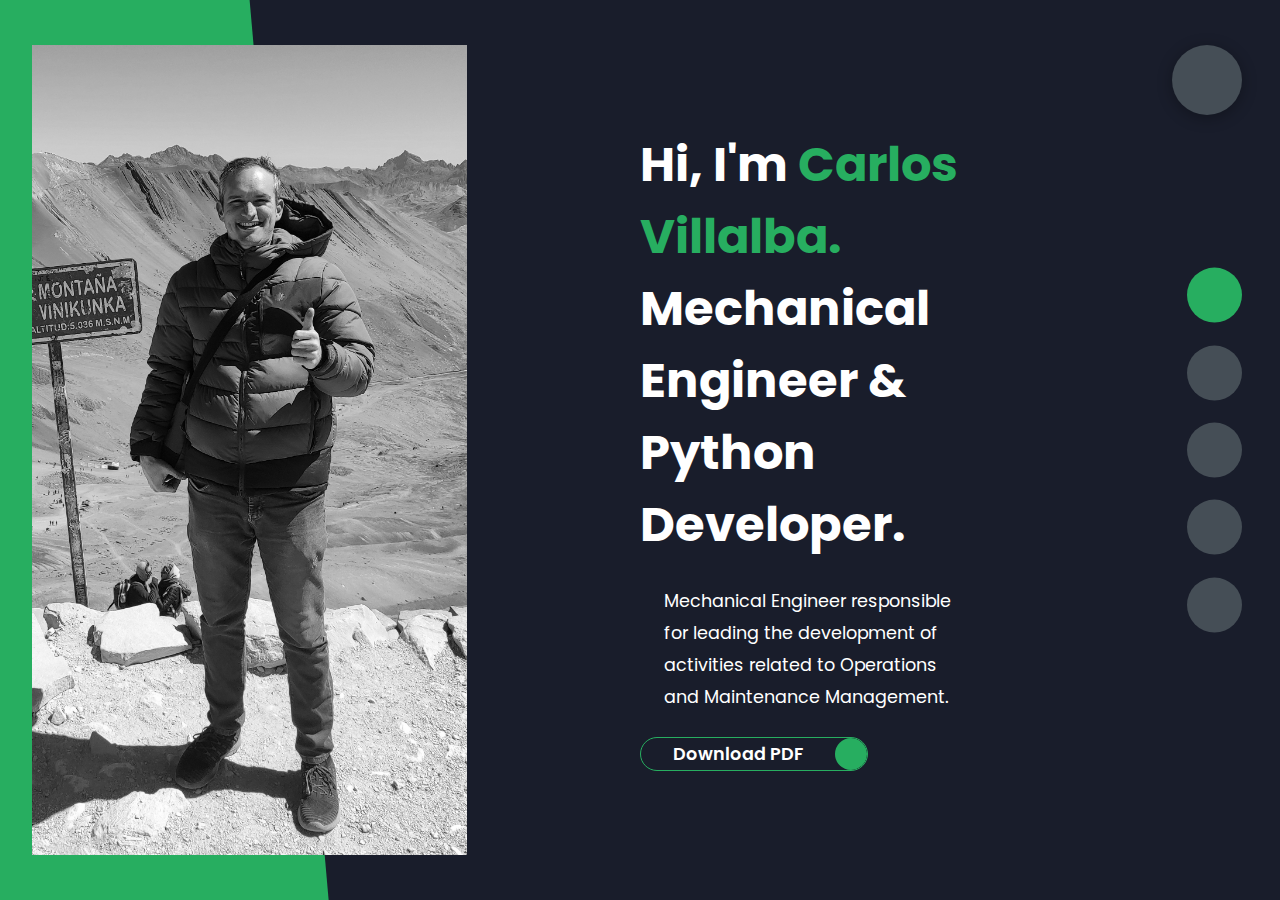
==== commit 7445ec7c: "actualizar" ====
--- a/index.html
+++ b/index.html
@@ -27,7 +27,7 @@
                     Mechanical Engineer & Python Developer.
                 </h1>
                 <p>
-                    Ingeniero mecánico responsable de liderar el desarrollo de actividades relacionadas a la Gestión de Operaciones y Mantenimiento. 
+                    Mechanical Engineer responsible for leading the development of activities related to Operations and Maintenance Management.
                    
                 </p>
                 <div class="btn-con">
